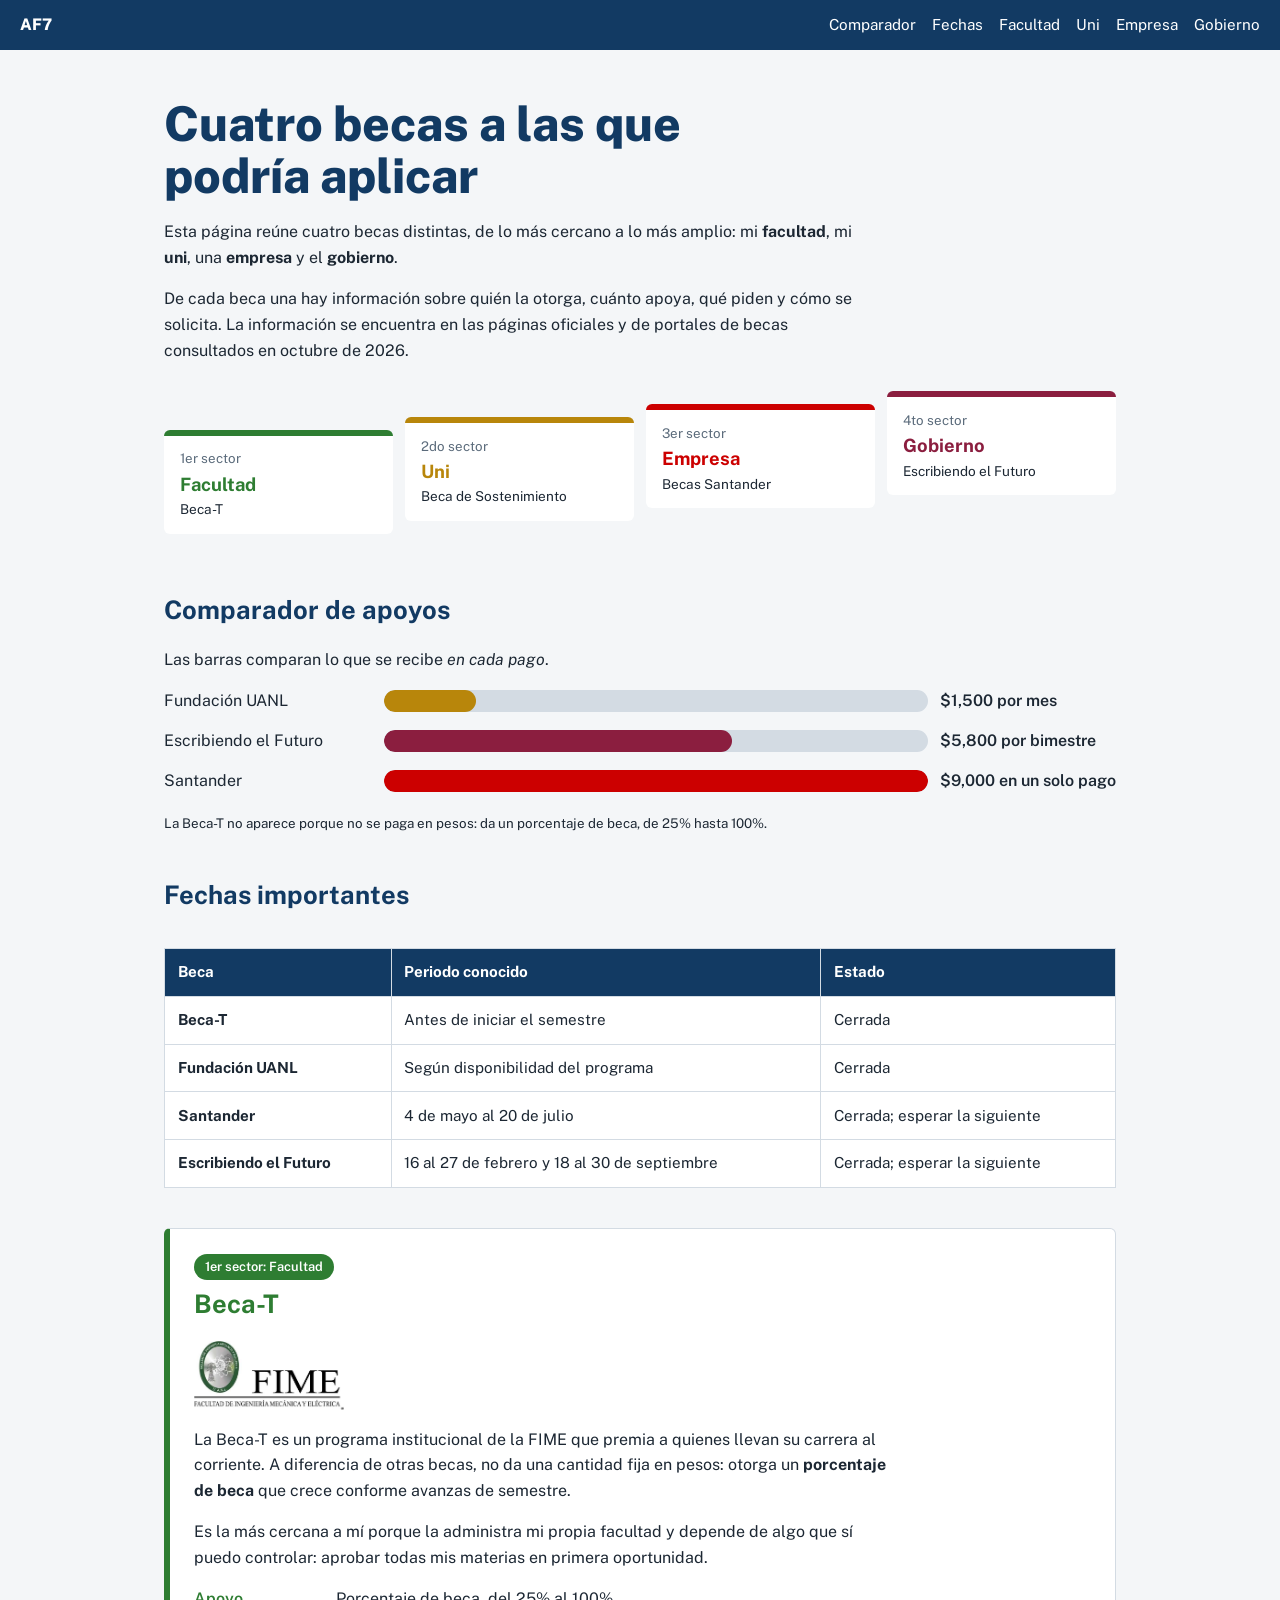
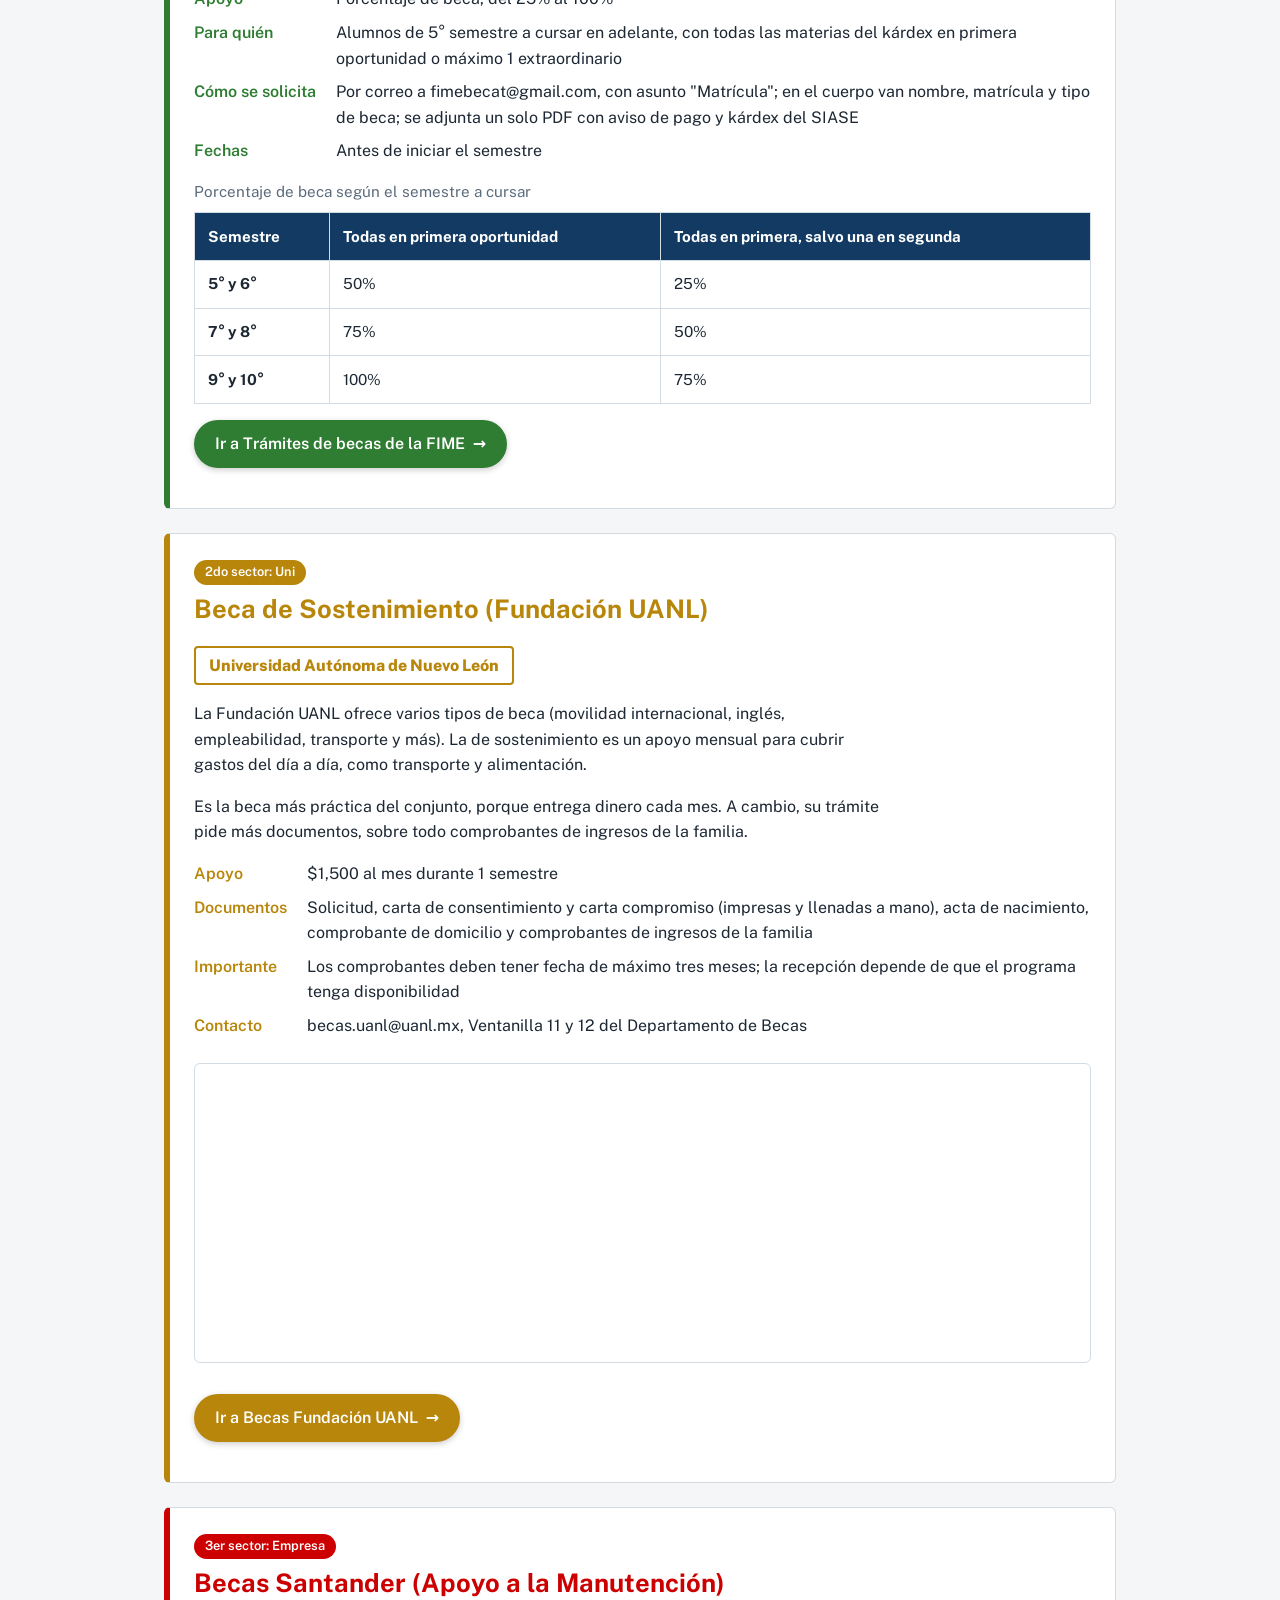
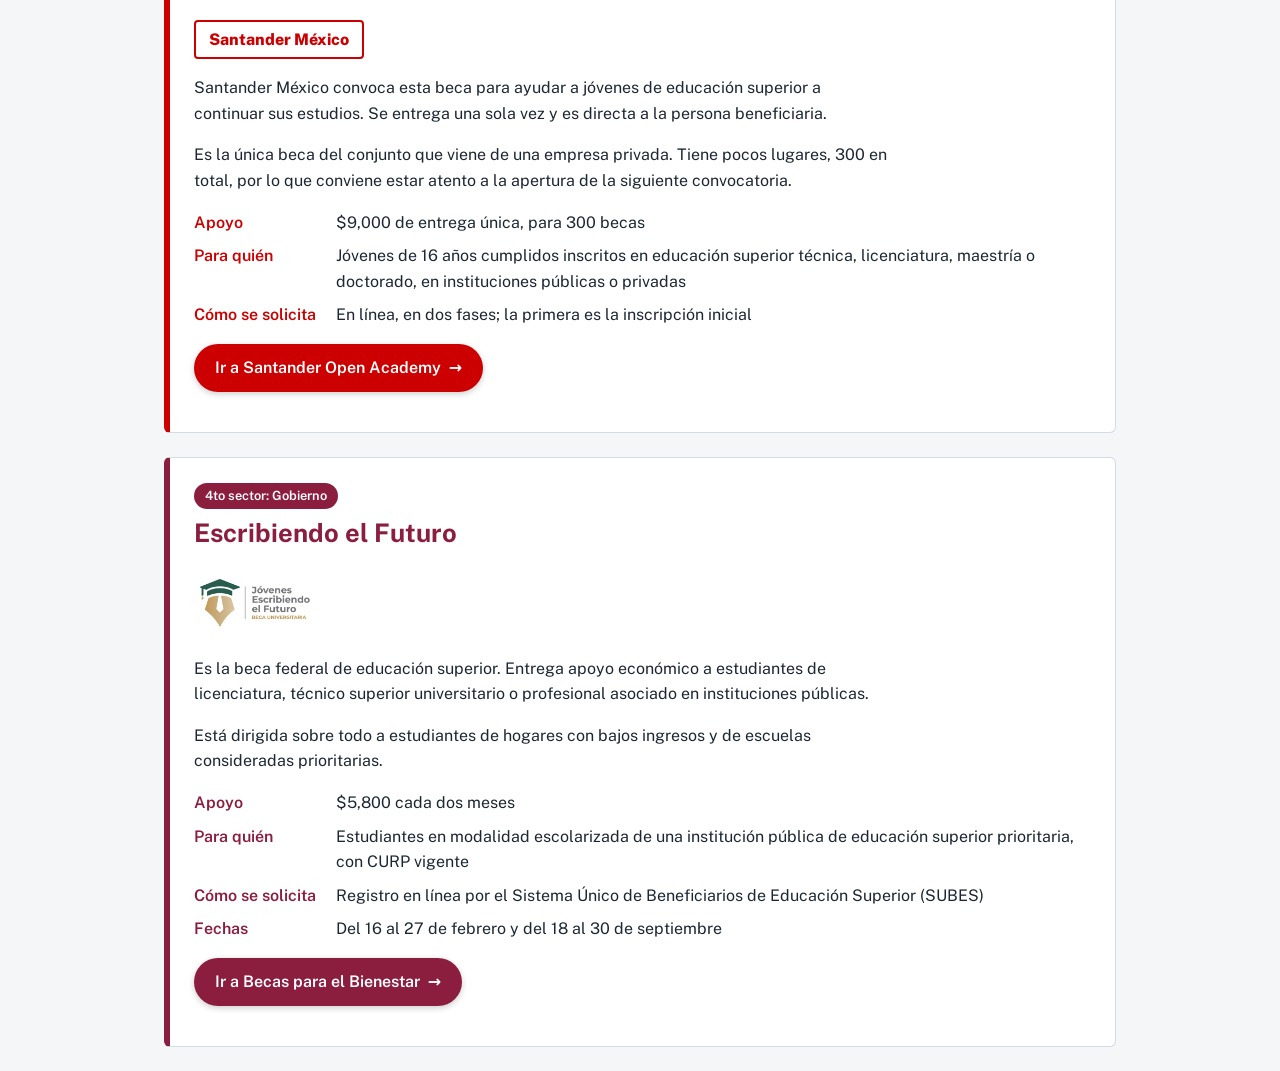
==== becas/index.html @ 1e6441ee "Pagina de becas" ====
<!DOCTYPE html>
<!-- <!DOCTYPE html> le dice al navegador que este archivo es HTML5 -->
<html lang="es">
<head>
  <meta charset="UTF-8"> <!-- Permite acentos y ñ -->
  <meta name="viewport" content="width=device-width, initial-scale=1"> <!-- Hace la página responsive -->
  <meta name="description" content="Cuatro becas a las que quiero aplicar: facultad, universidad, empresa y gobierno.">
  <title>Becas</title>
  <link rel="preconnect" href="https://fonts.googleapis.com">
  <link href="https://fonts.googleapis.com/css2?family=Public+Sans:wght@400;600;800&display=swap" rel="stylesheet">
  <link rel="stylesheet" href="css/estilos.css">
  <script src="js/main.js" defer></script>
</head>
<body>
  <header class="cabecera">
    <a class="logo" href="#inicio">AF7</a>
    <button id="btn-menu" aria-expanded="false" aria-controls="menu">Menú</button>
    <nav id="menu" aria-label="Principal">
      <ul>
        <li><a href="#comparador">Comparador</a></li>
        <li><a href="#calendario">Fechas</a></li>
        <li><a href="#beca-t">Facultad</a></li>
        <li><a href="#fundacion">Uni</a></li>
        <li><a href="#santander">Empresa</a></li>
        <li><a href="#gobierno">Gobierno</a></li>
      </ul>
    </nav>
  </header>

  <main id="inicio">
    <section class="hero">
      <h1>Cuatro becas a las que podría aplicar</h1>
      <p>Esta página reúne cuatro becas distintas, de lo más cercano a lo más amplio: mi <strong>facultad</strong>, mi <strong>uni</strong>, una <strong>empresa</strong> y el <strong>gobierno</strong>.</p>
      <p>De cada beca una hay información sobre quién la otorga, cuánto apoya, qué piden y cómo se solicita. La información se encuentra en las páginas oficiales y de portales de becas consultados en octubre de 2026.</p>
      <!-- ol: lista ordenada. Aquí funciona como una escalera de cuatro niveles -->
      <ol class="escalera">
        <li class="fime"><a href="#beca-t"><small>1er sector</small><strong>Facultad</strong><span>Beca-T</span></a></li>
        <li class="uanl"><a href="#fundacion"><small>2do sector</small><strong>Uni</strong><span>Beca de Sostenimiento</span></a></li>
        <li class="san"><a href="#santander"><small>3er sector</small><strong>Empresa</strong><span>Becas Santander</span></a></li>
        <li class="gob"><a href="#gobierno"><small>4to sector</small><strong>Gobierno</strong><span>Escribiendo el Futuro</span></a></li>
      </ol>
    </section>

    <section id="comparador">
      <h2>Comparador de apoyos</h2>
      <p>Las barras comparan lo que se recibe <em>en cada pago</em>.</p>
      <ul class="barras">
        <li class="uanl"><span class="et">Fundación UANL</span><span class="barra"><i style="width:17%"></i></span><span class="val">$1,500 por mes</span></li>
        <li class="gob"><span class="et">Escribiendo el Futuro</span><span class="barra"><i style="width:64%"></i></span><span class="val">$5,800 por bimestre</span></li>
        <li class="san"><span class="et">Santander</span><span class="barra"><i style="width:100%"></i></span><span class="val">$9,000 en un solo pago</span></li>
      </ul>
      <p><small>La Beca-T no aparece porque no se paga en pesos: da un porcentaje de beca, de 25% hasta 100%.</small></p>
    </section>

    <section id="calendario">
      <h2>Fechas importantes</h2>
      <div class="tabla-scroll">
        <table>
          <thead><tr><th scope="col">Beca</th><th scope="col">Periodo conocido</th><th scope="col">Estado</th></tr></thead>
          <tbody>
            <tr><th scope="row">Beca-T</th><td>Antes de iniciar el semestre</td><td>Cerrada</td></tr>
            <tr><th scope="row">Fundación UANL</th><td>Según disponibilidad del programa</td><td>Cerrada</td></tr>
            <tr><th scope="row">Santander</th><td><time datetime="2026-05-04">4 de mayo</time> al <time datetime="2026-07-20">20 de julio</time></td><td>Cerrada; esperar la siguiente</td></tr>
            <tr><th scope="row">Escribiendo el Futuro</th><td>16 al 27 de febrero y 18 al 30 de septiembre</td><td>Cerrada; esperar la siguiente</td></tr>
          </tbody>
        </table>
      </div>
    </section>

    <section id="becas">
      <article id="beca-t" class="fime">
        <p class="nivel">1er sector: Facultad</p>
        <h2>Beca-T</h2>
        <!-- figure + img + figcaption: imagen con pie de foto -->
        <figure>
          <img class="logo-emp" src="img/beca-t.png" alt="Logo de Facultad de Ingeniería Mecánica y Eléctrica, UANL" height="70" loading="lazy">
        </figure>
        <p>La Beca-T es un programa institucional de la FIME que premia a quienes llevan su carrera al corriente. A diferencia de otras becas, no da una cantidad fija en pesos: otorga un <strong>porcentaje de beca</strong> que crece conforme avanzas de semestre.</p>
        <p>Es la más cercana a mí porque la administra mi propia facultad y depende de algo que sí puedo controlar: aprobar todas mis materias en primera oportunidad.</p>
        <!-- dl / dt / dd: lista de datos con su descripción -->
        <dl>
          <dt>Apoyo</dt><dd>Porcentaje de beca, del 25% al 100%</dd>
          <dt>Para quién</dt><dd>Alumnos de 5° semestre a cursar en adelante, con todas las materias del kárdex en primera oportunidad o máximo 1 extraordinario</dd>
          <dt>Cómo se solicita</dt><dd>Por correo a fimebecat@gmail.com, con asunto "Matrícula"; en el cuerpo van nombre, matrícula y tipo de beca; se adjunta un solo PDF con aviso de pago y kárdex del SIASE</dd>
          <dt>Fechas</dt><dd>Antes de iniciar el semestre</dd>
        </dl>
        <!-- table: tabla de datos. caption: título. thead/tbody: encabezado y cuerpo -->
        <table>
          <caption>Porcentaje de beca según el semestre a cursar</caption>
          <thead><tr><th scope="col">Semestre</th><th scope="col">Todas en primera oportunidad</th><th scope="col">Todas en primera, salvo una en segunda</th></tr></thead>
          <tbody>
            <tr><th scope="row">5° y 6°</th><td>50%</td><td>25%</td></tr>
            <tr><th scope="row">7° y 8°</th><td>75%</td><td>50%</td></tr>
            <tr><th scope="row">9° y 10°</th><td>100%</td><td>75%</td></tr>
          </tbody>
        </table>
        <p><a class="boton" href="https://www.fime.uanl.mx/tramites/becas/" target="_blank" rel="noopener">Ir a Trámites de becas de la FIME</a></p>
      </article>
      <article id="fundacion" class="uanl">
        <p class="nivel">2do sector: Uni</p>
        <h2>Beca de Sostenimiento (Fundación UANL)</h2>
        <!-- figure + img + figcaption: imagen con pie de foto -->
        <figure>
          <img class="logo-emp" src="https://www.uanl.mx/wp-content/uploads/2020/08/Escudo-UANL-color.png" alt="Logo de Universidad Autónoma de Nuevo León" height="70" loading="lazy">
        </figure>
        <p>La Fundación UANL ofrece varios tipos de beca (movilidad internacional, inglés, empleabilidad, transporte y más). La de sostenimiento es un apoyo mensual para cubrir gastos del día a día, como transporte y alimentación.</p>
        <p>Es la beca más práctica del conjunto, porque entrega dinero cada mes. A cambio, su trámite pide más documentos, sobre todo comprobantes de ingresos de la familia.</p>
        <!-- dl / dt / dd: lista de datos con su descripción -->
        <dl>
          <dt>Apoyo</dt><dd>$1,500 al mes durante 1 semestre</dd>
          <dt>Documentos</dt><dd>Solicitud, carta de consentimiento y carta compromiso (impresas y llenadas a mano), acta de nacimiento, comprobante de domicilio y comprobantes de ingresos de la familia</dd>
          <dt>Importante</dt><dd>Los comprobantes deben tener fecha de máximo tres meses; la recepción depende de que el programa tenga disponibilidad</dd>
          <dt>Contacto</dt><dd>becas.uanl@uanl.mx, Ventanilla 11 y 12 del Departamento de Becas</dd>
        </dl>
        <!-- iframe: incrusta el mapa de Google Maps -->
        <iframe class="mapa" src="https://maps.google.com/maps?hl=es&output=embed&q=Departamento%20de%20Becas%20UANL%20Capilla%20Alfonsina%20Ciudad%20Universitaria%20San%20Nicol%C3%A1s%20de%20los%20Garza" title="Mapa del Departamento de Becas" loading="lazy"></iframe>
        <p><a class="boton" href="https://www.uanl.mx/tramites/becas-fundacion-uanl/" target="_blank" rel="noopener">Ir a Becas Fundación UANL</a></p>
      </article>
      <article id="santander" class="san">
        <p class="nivel">3er sector: Empresa</p>
        <h2>Becas Santander (Apoyo a la Manutención)</h2>
        <!-- figure + img + figcaption: imagen con pie de foto -->
        <figure>
          <img class="logo-emp" src="https://commons.wikimedia.org/wiki/Special:FilePath/Banco_Santander_Logotipo.svg?width=300" alt="Logo de Santander México" height="70" loading="lazy">
        </figure>
        <p>Santander México convoca esta beca para ayudar a jóvenes de educación superior a continuar sus estudios. Se entrega una sola vez y es directa a la persona beneficiaria.</p>
        <p>Es la única beca del conjunto que viene de una empresa privada. Tiene pocos lugares, 300 en total, por lo que conviene estar atento a la apertura de la siguiente convocatoria.</p>
        <!-- dl / dt / dd: lista de datos con su descripción -->
        <dl>
          <dt>Apoyo</dt><dd>$9,000 de entrega única, para 300 becas</dd>
          <dt>Para quién</dt><dd>Jóvenes de 16 años cumplidos inscritos en educación superior técnica, licenciatura, maestría o doctorado, en instituciones públicas o privadas</dd>
          <dt>Cómo se solicita</dt><dd>En línea, en dos fases; la primera es la inscripción inicial</dd>
        </dl>
        <p><a class="boton" href="https://app.santanderopenacademy.com" target="_blank" rel="noopener">Ir a Santander Open Academy</a></p>
      </article>
      <article id="gobierno" class="gob">
        <p class="nivel">4to sector: Gobierno</p>
        <h2>Escribiendo el Futuro</h2>
        <!-- figure + img + figcaption: imagen con pie de foto -->
        <figure>
          <img class="logo-emp" src="img/gobierno.png" alt="Logo de Gobierno de México (Becas para el Bienestar)" height="70" loading="lazy">
        </figure>
        <p>Es la beca federal de educación superior. Entrega apoyo económico a estudiantes de licenciatura, técnico superior universitario o profesional asociado en instituciones públicas.</p>
        <p>Está dirigida sobre todo a estudiantes de hogares con bajos ingresos y de escuelas consideradas prioritarias.</p>
        <!-- dl / dt / dd: lista de datos con su descripción -->
        <dl>
          <dt>Apoyo</dt><dd>$5,800 cada dos meses</dd>
          <dt>Para quién</dt><dd>Estudiantes en modalidad escolarizada de una institución pública de educación superior prioritaria, con CURP vigente</dd>
          <dt>Cómo se solicita</dt><dd>Registro en línea por el Sistema Único de Beneficiarios de Educación Superior (SUBES)</dd>
          <dt>Fechas</dt><dd>Del 16 al 27 de febrero y del 18 al 30 de septiembre</dd>
        </dl>
        <p><a class="boton" href="https://www.gob.mx/becasbenitojuarez/es/articulos/conoce-todo-sobre-la-beca-jovenes-escribiendo-el-futuro" target="_blank" rel="noopener">Ir a Becas para el Bienestar</a></p>
      </article>
    </section>
  </main>
</body>
</html>
---- becas/css/estilos.css ----
/* Variables: colores y medidas de toda la página */
:root{--azul:#123A63;--azul2:#1F6FB2;--gris:#5B6B7B;--fondo:#F4F6F8;--borde:#D3DBE3;--marca:#FFE9A8;--blanco:#fff;--ac:var(--azul2)}
.fime{--ac:#2E7D32}.uanl{--ac:#B8860B}.san{--ac:#CC0000}.gob{--ac:#8B1E3F}
*{box-sizing:border-box}
html{scroll-behavior:smooth;scroll-padding-top:70px}
body{margin:0;font:400 1rem/1.6 "Public Sans",system-ui,sans-serif;color:#1c2733;background:var(--fondo)}
a{color:var(--azul2)}
a:focus-visible,button:focus-visible{outline:3px solid var(--azul2);outline-offset:2px}
.cabecera{position:sticky;top:0;z-index:5;display:flex;flex-wrap:wrap;align-items:center;justify-content:space-between;gap:.5rem;padding:.75rem 1.25rem;background:var(--azul);color:var(--blanco)}
.logo{font-weight:800;color:var(--blanco);text-decoration:none}
nav ul{display:flex;flex-wrap:wrap;gap:1rem;margin:0;padding:0;list-style:none}
nav a{color:var(--blanco);text-decoration:none;font-size:.95rem}
nav a:hover{text-decoration:underline}
#btn-menu{display:none;background:none;border:1px solid var(--blanco);color:var(--blanco);padding:.35rem .8rem;border-radius:4px;font:inherit}
main,.nota,footer{max-width:62rem;margin:0 auto;padding:0 1.25rem}
.hero{padding:3rem 0 1rem}
h1{font-size:clamp(1.9rem,5vw,3rem);line-height:1.1;font-weight:800;color:var(--azul);margin:0 0 1rem;max-width:20ch}
h2{font-size:1.6rem;color:var(--azul);margin:2.5rem 0 1rem}
p{max-width:70ch}
mark{background:var(--marca);padding:0 .25em}
/* Escalera de niveles */
.escalera{list-style:none;display:grid;grid-template-columns:repeat(4,1fr);gap:.75rem;margin:1.75rem 0 0;padding:0;align-items:end}
.escalera li{border-top:6px solid var(--ac);background:var(--blanco);border-radius:6px}
.escalera li:nth-child(1){padding-top:0}.escalera li:nth-child(2){margin-bottom:.8rem}.escalera li:nth-child(3){margin-bottom:1.6rem}.escalera li:nth-child(4){margin-bottom:2.4rem}
.escalera a{display:flex;flex-direction:column;padding:.8rem 1rem;color:inherit;text-decoration:none}
.escalera small{color:var(--gris)}.escalera strong{color:var(--ac);font-size:1.15rem}.escalera span{font-size:.85rem}
/* Comparador */
.barras{list-style:none;margin:0;padding:0;display:grid;gap:.9rem}
.barras li{display:grid;grid-template-columns:13rem 1fr 11rem;gap:.75rem;align-items:center}
.barra{background:var(--borde);border-radius:99px;height:22px;overflow:hidden}
.barra i{display:block;height:100%;background:var(--ac);border-radius:99px}
.val{font-weight:600}
/* Tablas */
.tabla-scroll{overflow-x:auto}
table{width:100%;border-collapse:collapse;background:var(--blanco);font-size:.95rem;margin:1rem 0}
caption{text-align:left;color:var(--gris);padding-bottom:.5rem}
th,td{padding:.7rem .8rem;border:1px solid var(--borde);text-align:left;vertical-align:top}
thead th{background:var(--azul);color:var(--blanco)}
/* Cada beca */
article{background:var(--blanco);border:1px solid var(--borde);border-left:6px solid var(--ac);border-radius:6px;padding:1.5rem;margin:1.5rem 0}
article h2{margin:.25rem 0 1rem;color:var(--ac)}
.nivel{display:inline-block;margin:0;background:var(--ac);color:var(--blanco);font-size:.8rem;font-weight:600;padding:.15rem .7rem;border-radius:99px}
figure{margin:0 0 1rem}
.logo-emp{display:block;max-width:220px;height:70px;object-fit:contain;object-position:left}
.logo-nombre{display:inline-block;font-weight:800;color:var(--ac);border:2px solid var(--ac);padding:.3rem .8rem;border-radius:4px}
figcaption{font-size:.85rem;color:var(--gris)}
dl{display:grid;grid-template-columns:max-content 1fr;gap:.5rem 1.25rem}
dt{font-weight:600;color:var(--ac)}
dd{margin:0}
.mapa{width:100%;height:300px;border:1px solid var(--borde);border-radius:6px;margin:.5rem 0}
.nota{margin-top:2rem;color:var(--gris)}
footer{padding-bottom:2rem;color:var(--gris)}
@media (max-width:700px){
  #btn-menu{display:block}
  nav{width:100%}
  nav ul{display:none;flex-direction:column;gap:.5rem;padding-top:.5rem}
  nav ul.abierto{display:flex}
  .escalera{grid-template-columns:1fr 1fr}
  .escalera li{margin-bottom:0!important}
  .barras li{grid-template-columns:1fr}
  dl{grid-template-columns:1fr}
  dt{margin-top:.5rem}
}

/* Botón de enlace: reemplaza el enlace azul simple */
.boton{display:inline-flex;align-items:center;gap:.5rem;background:var(--ac,var(--azul));color:var(--blanco);text-decoration:none;font-weight:600;padding:.7rem 1.3rem;border-radius:99px;box-shadow:0 2px 6px rgba(0,0,0,.2);transition:transform .15s,box-shadow .15s,filter .15s}
.boton::after{content:"\2192";transition:transform .15s}
.boton:hover{transform:translateY(-2px);box-shadow:0 6px 14px rgba(0,0,0,.25);filter:brightness(1.1)}
.boton:hover::after{transform:translateX(4px)}
.boton:active{transform:translateY(0)}
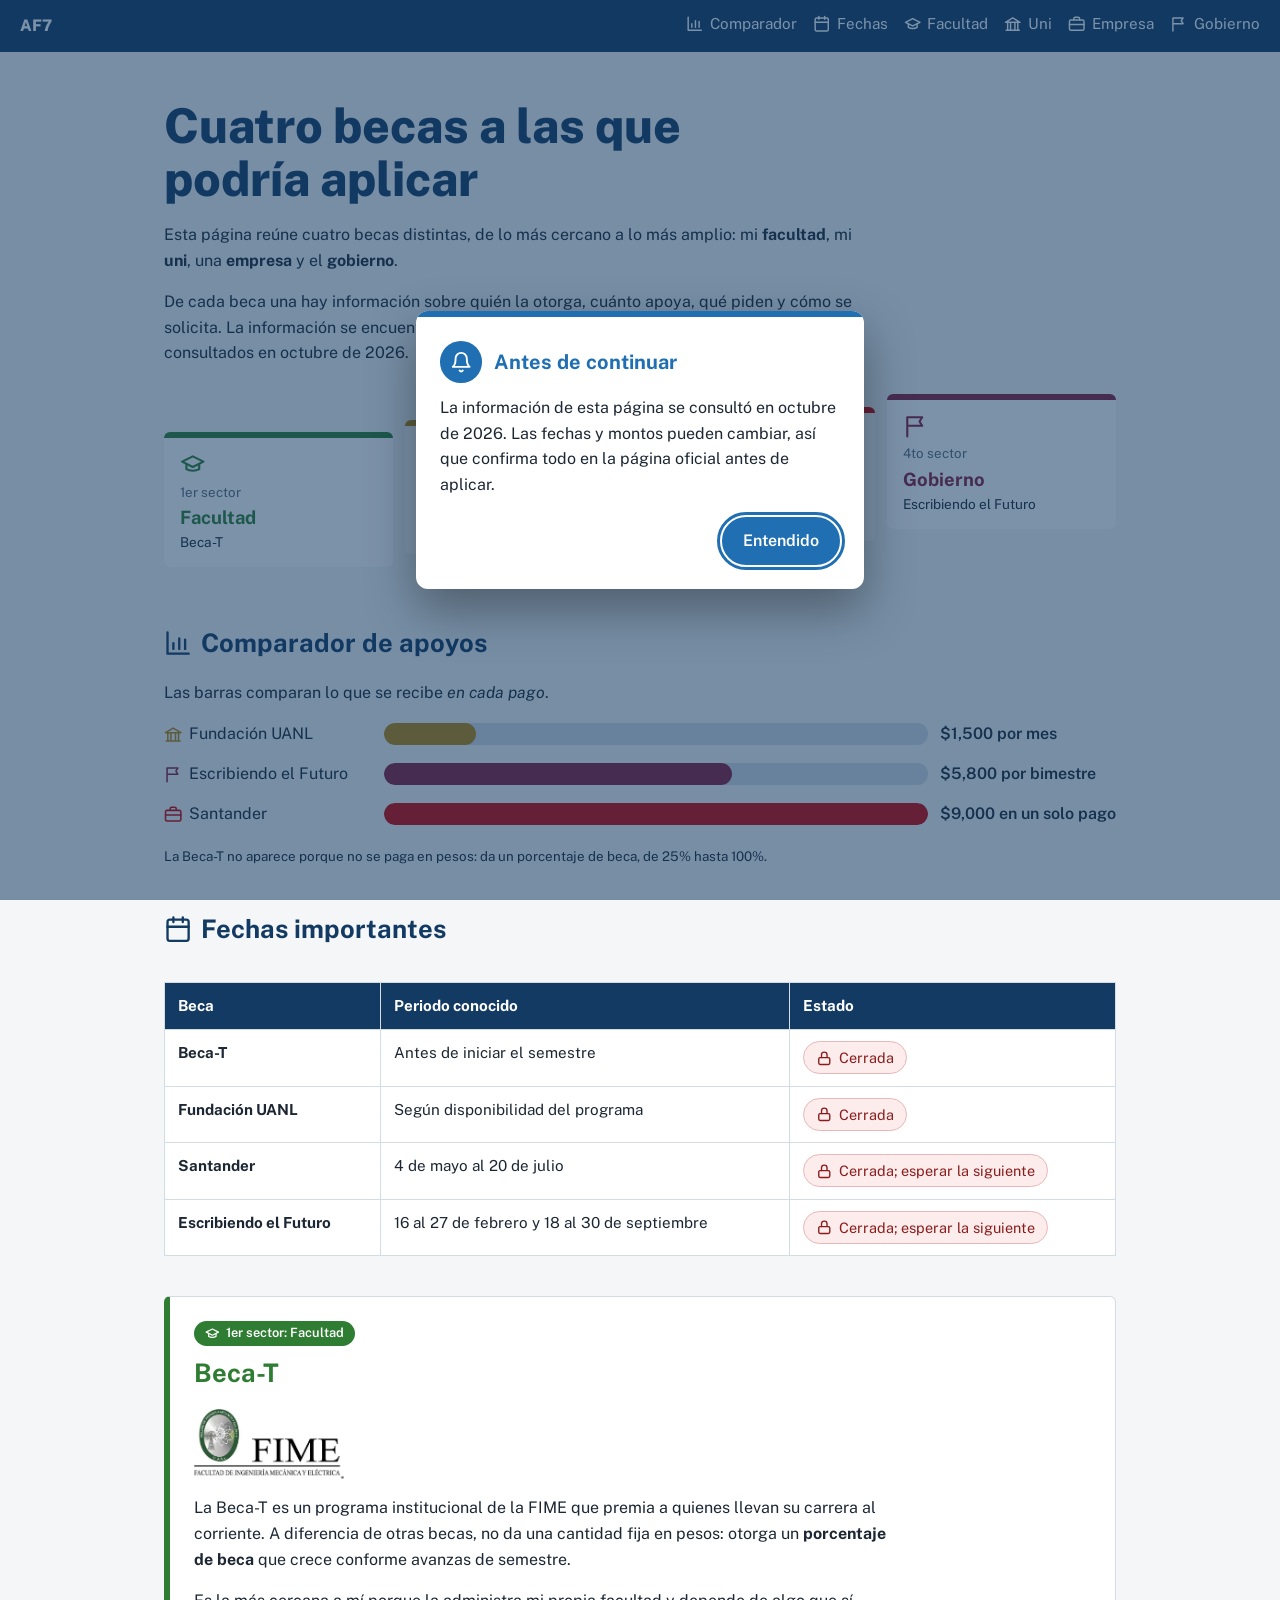
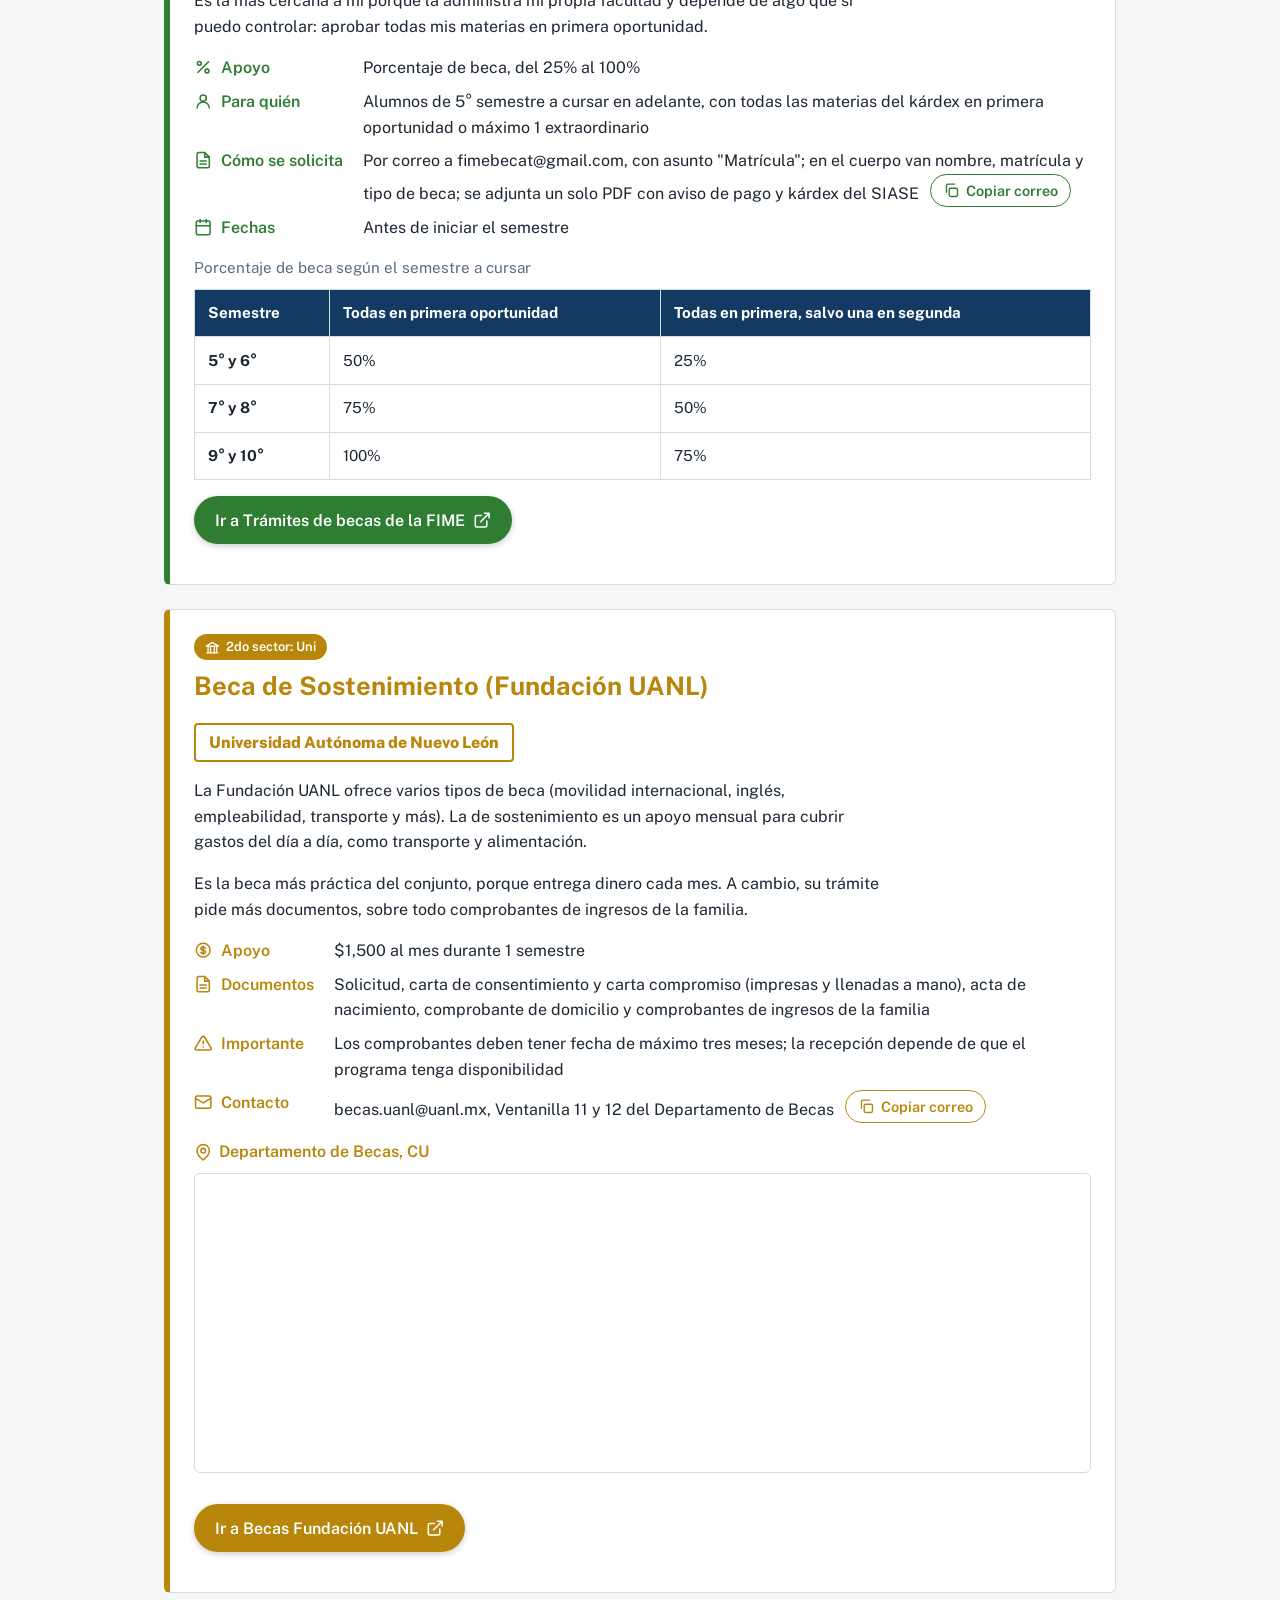
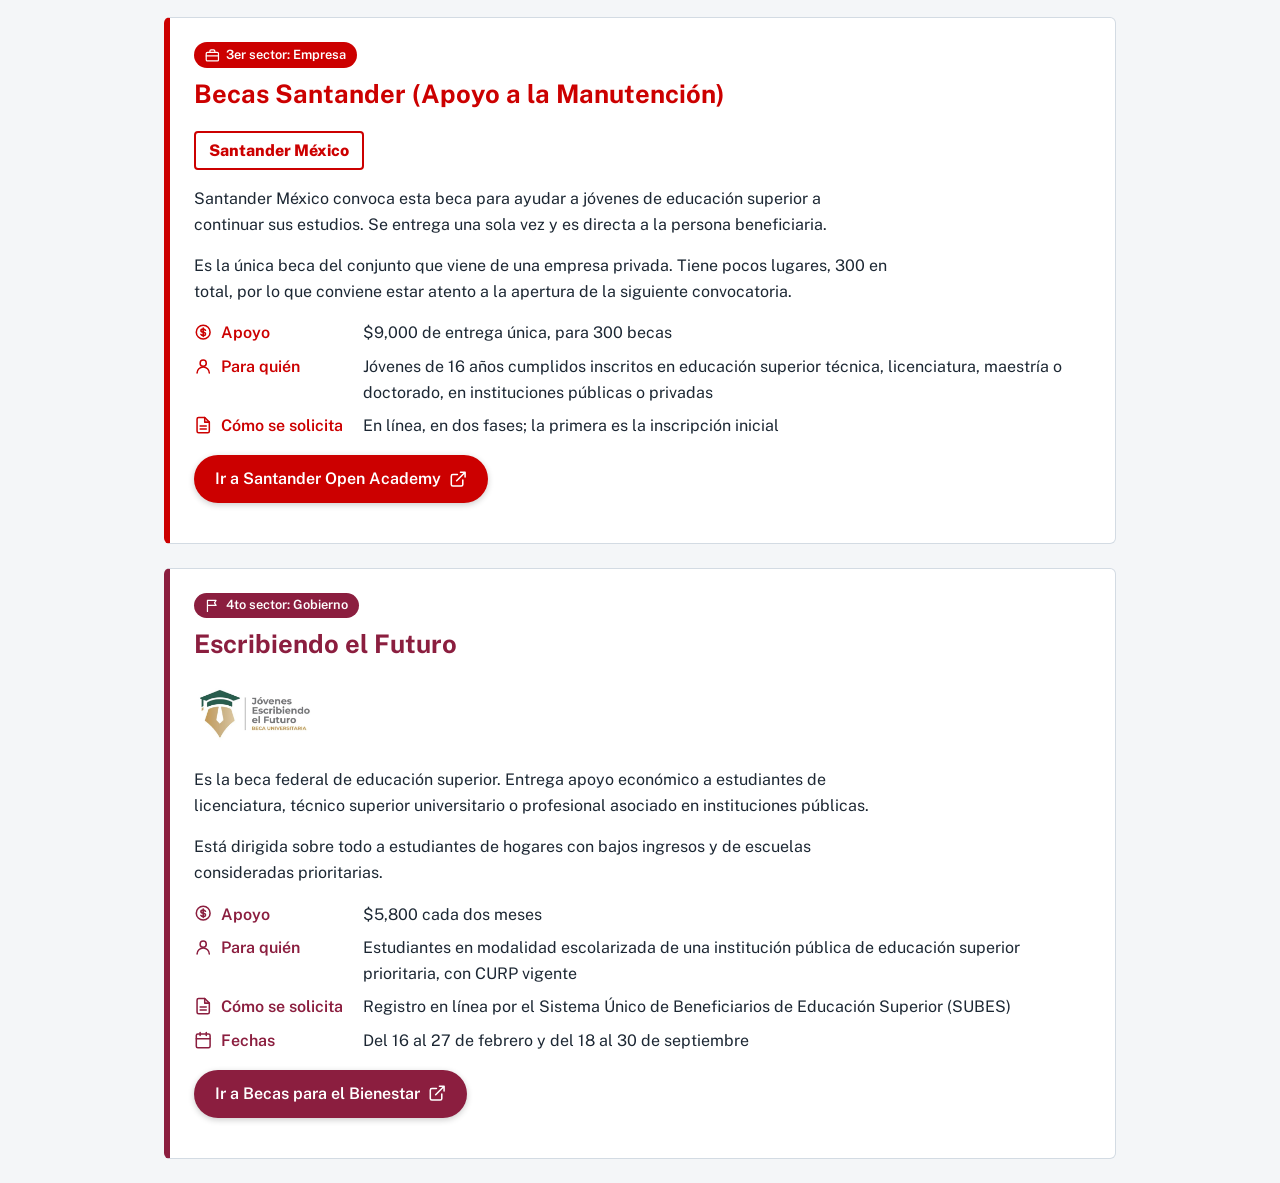
==== commit e89a8bfe: "Agregué alertas e iconos a la página de becas" ====
--- a/becas/index.html
+++ b/becas/index.html
@@ -12,17 +12,41 @@
   <script src="js/main.js" defer></script>
 </head>
 <body>
+  <!-- Iconos: cada <symbol> se dibuja una vez y se reutiliza con <svg><use href="#i-nombre"/></svg> -->
+  <svg class="sprite" aria-hidden="true" focusable="false">
+    <symbol id="i-menu" viewBox="0 0 24 24"><path d="M4 6h16M4 12h16M4 18h16"/></symbol>
+    <symbol id="i-chart" viewBox="0 0 24 24"><path d="M3 3v18h18"/><path d="M8 17v-5M13 17V8M18 17v-8"/></symbol>
+    <symbol id="i-calendar" viewBox="0 0 24 24"><rect x="3" y="4" width="18" height="18" rx="2"/><path d="M16 2v4M8 2v4M3 10h18"/></symbol>
+    <symbol id="i-grad" viewBox="0 0 24 24"><path d="M22 10 12 5 2 10l10 5 10-5z"/><path d="M6 12v5c3 2 9 2 12 0v-5"/></symbol>
+    <symbol id="i-uni" viewBox="0 0 24 24"><path d="M3 21h18M5 21V10M9 21V10M15 21V10M19 21V10M2 10l10-6 10 6z"/></symbol>
+    <symbol id="i-work" viewBox="0 0 24 24"><rect x="2" y="7" width="20" height="14" rx="2"/><path d="M16 7V5a2 2 0 0 0-2-2h-4a2 2 0 0 0-2 2v2M2 13h20"/></symbol>
+    <symbol id="i-flag" viewBox="0 0 24 24"><path d="M4 22V4M4 4h14l-2.5 4L18 12H4"/></symbol>
+    <symbol id="i-coin" viewBox="0 0 24 24"><circle cx="12" cy="12" r="9"/><path d="M12 6.5v11M15 9.5c-.6-1-1.8-1.5-3-1.5-1.7 0-3 .9-3 2.1s1.3 1.8 3 2 3 .8 3 2.1-1.3 2.1-3 2.1c-1.2 0-2.4-.5-3-1.5"/></symbol>
+    <symbol id="i-user" viewBox="0 0 24 24"><circle cx="12" cy="8" r="4"/><path d="M4 21c0-4.4 3.6-8 8-8s8 3.6 8 8"/></symbol>
+    <symbol id="i-file" viewBox="0 0 24 24"><path d="M14 2H6a2 2 0 0 0-2 2v16a2 2 0 0 0 2 2h12a2 2 0 0 0 2-2V8z"/><path d="M14 2v6h6M8 13h8M8 17h8"/></symbol>
+    <symbol id="i-mail" viewBox="0 0 24 24"><rect x="2" y="4" width="20" height="16" rx="2"/><path d="m2 7 10 6 10-6"/></symbol>
+    <symbol id="i-clock" viewBox="0 0 24 24"><circle cx="12" cy="12" r="9"/><path d="M12 7v5l3 2"/></symbol>
+    <symbol id="i-info" viewBox="0 0 24 24"><circle cx="12" cy="12" r="9"/><path d="M12 11v5M12 8h.01"/></symbol>
+    <symbol id="i-alert" viewBox="0 0 24 24"><path d="M10.3 3.9 1.8 18a2 2 0 0 0 1.7 3h17a2 2 0 0 0 1.7-3L13.7 3.9a2 2 0 0 0-3.4 0z"/><path d="M12 9v4M12 17h.01"/></symbol>
+    <symbol id="i-check" viewBox="0 0 24 24"><path d="M20 6 9 17l-5-5"/></symbol>
+    <symbol id="i-lock" viewBox="0 0 24 24"><rect x="4" y="11" width="16" height="10" rx="2"/><path d="M8 11V7a4 4 0 0 1 8 0v4"/></symbol>
+    <symbol id="i-pin" viewBox="0 0 24 24"><path d="M20 10c0 6-8 12-8 12S4 16 4 10a8 8 0 0 1 16 0z"/><circle cx="12" cy="10" r="3"/></symbol>
+    <symbol id="i-copy" viewBox="0 0 24 24"><rect x="9" y="9" width="12" height="12" rx="2"/><path d="M5 15V5a2 2 0 0 1 2-2h10"/></symbol>
+    <symbol id="i-external" viewBox="0 0 24 24"><path d="M15 3h6v6M10 14 21 3M18 13v6a2 2 0 0 1-2 2H5a2 2 0 0 1-2-2V8a2 2 0 0 1 2-2h6"/></symbol>
+    <symbol id="i-percent" viewBox="0 0 24 24"><path d="M19 5 5 19"/><circle cx="7" cy="7" r="2.5"/><circle cx="17" cy="17" r="2.5"/></symbol>
+    <symbol id="i-bell" viewBox="0 0 24 24"><path d="M18 8a6 6 0 0 0-12 0c0 7-3 9-3 9h18s-3-2-3-9M13.7 21a2 2 0 0 1-3.4 0"/></symbol>
+  </svg>
   <header class="cabecera">
     <a class="logo" href="#inicio">AF7</a>
-    <button id="btn-menu" aria-expanded="false" aria-controls="menu">Menú</button>
+    <button id="btn-menu" aria-expanded="false" aria-controls="menu"><svg class="ico" aria-hidden="true"><use href="#i-menu"/></svg> Menú</button>
     <nav id="menu" aria-label="Principal">
       <ul>
-        <li><a href="#comparador">Comparador</a></li>
-        <li><a href="#calendario">Fechas</a></li>
-        <li><a href="#beca-t">Facultad</a></li>
-        <li><a href="#fundacion">Uni</a></li>
-        <li><a href="#santander">Empresa</a></li>
-        <li><a href="#gobierno">Gobierno</a></li>
+        <li><a href="#comparador"><svg class="ico" aria-hidden="true"><use href="#i-chart"/></svg> Comparador</a></li>
+        <li><a href="#calendario"><svg class="ico" aria-hidden="true"><use href="#i-calendar"/></svg> Fechas</a></li>
+        <li><a href="#beca-t"><svg class="ico" aria-hidden="true"><use href="#i-grad"/></svg> Facultad</a></li>
+        <li><a href="#fundacion"><svg class="ico" aria-hidden="true"><use href="#i-uni"/></svg> Uni</a></li>
+        <li><a href="#santander"><svg class="ico" aria-hidden="true"><use href="#i-work"/></svg> Empresa</a></li>
+        <li><a href="#gobierno"><svg class="ico" aria-hidden="true"><use href="#i-flag"/></svg> Gobierno</a></li>
       </ul>
     </nav>
   </header>
@@ -34,34 +58,34 @@
       <p>De cada beca una hay información sobre quién la otorga, cuánto apoya, qué piden y cómo se solicita. La información se encuentra en las páginas oficiales y de portales de becas consultados en octubre de 2026.</p>
       <!-- ol: lista ordenada. Aquí funciona como una escalera de cuatro niveles -->
       <ol class="escalera">
-        <li class="fime"><a href="#beca-t"><small>1er sector</small><strong>Facultad</strong><span>Beca-T</span></a></li>
-        <li class="uanl"><a href="#fundacion"><small>2do sector</small><strong>Uni</strong><span>Beca de Sostenimiento</span></a></li>
-        <li class="san"><a href="#santander"><small>3er sector</small><strong>Empresa</strong><span>Becas Santander</span></a></li>
-        <li class="gob"><a href="#gobierno"><small>4to sector</small><strong>Gobierno</strong><span>Escribiendo el Futuro</span></a></li>
+        <li class="fime"><a href="#beca-t"><svg class="ico" aria-hidden="true"><use href="#i-grad"/></svg><small>1er sector</small><strong>Facultad</strong><span>Beca-T</span></a></li>
+        <li class="uanl"><a href="#fundacion"><svg class="ico" aria-hidden="true"><use href="#i-uni"/></svg><small>2do sector</small><strong>Uni</strong><span>Beca de Sostenimiento</span></a></li>
+        <li class="san"><a href="#santander"><svg class="ico" aria-hidden="true"><use href="#i-work"/></svg><small>3er sector</small><strong>Empresa</strong><span>Becas Santander</span></a></li>
+        <li class="gob"><a href="#gobierno"><svg class="ico" aria-hidden="true"><use href="#i-flag"/></svg><small>4to sector</small><strong>Gobierno</strong><span>Escribiendo el Futuro</span></a></li>
       </ol>
     </section>
 
     <section id="comparador">
-      <h2>Comparador de apoyos</h2>
+      <h2><svg class="ico" aria-hidden="true"><use href="#i-chart"/></svg> Comparador de apoyos</h2>
       <p>Las barras comparan lo que se recibe <em>en cada pago</em>.</p>
       <ul class="barras">
-        <li class="uanl"><span class="et">Fundación UANL</span><span class="barra"><i style="width:17%"></i></span><span class="val">$1,500 por mes</span></li>
-        <li class="gob"><span class="et">Escribiendo el Futuro</span><span class="barra"><i style="width:64%"></i></span><span class="val">$5,800 por bimestre</span></li>
-        <li class="san"><span class="et">Santander</span><span class="barra"><i style="width:100%"></i></span><span class="val">$9,000 en un solo pago</span></li>
+        <li class="uanl"><span class="et"><svg class="ico" aria-hidden="true"><use href="#i-uni"/></svg> Fundación UANL</span><span class="barra"><i style="width:17%"></i></span><span class="val">$1,500 por mes</span></li>
+        <li class="gob"><span class="et"><svg class="ico" aria-hidden="true"><use href="#i-flag"/></svg> Escribiendo el Futuro</span><span class="barra"><i style="width:64%"></i></span><span class="val">$5,800 por bimestre</span></li>
+        <li class="san"><span class="et"><svg class="ico" aria-hidden="true"><use href="#i-work"/></svg> Santander</span><span class="barra"><i style="width:100%"></i></span><span class="val">$9,000 en un solo pago</span></li>
       </ul>
       <p><small>La Beca-T no aparece porque no se paga en pesos: da un porcentaje de beca, de 25% hasta 100%.</small></p>
     </section>
 
     <section id="calendario">
-      <h2>Fechas importantes</h2>
+      <h2><svg class="ico" aria-hidden="true"><use href="#i-calendar"/></svg> Fechas importantes</h2>
       <div class="tabla-scroll">
         <table>
           <thead><tr><th scope="col">Beca</th><th scope="col">Periodo conocido</th><th scope="col">Estado</th></tr></thead>
           <tbody>
-            <tr><th scope="row">Beca-T</th><td>Antes de iniciar el semestre</td><td>Cerrada</td></tr>
-            <tr><th scope="row">Fundación UANL</th><td>Según disponibilidad del programa</td><td>Cerrada</td></tr>
-            <tr><th scope="row">Santander</th><td><time datetime="2026-05-04">4 de mayo</time> al <time datetime="2026-07-20">20 de julio</time></td><td>Cerrada; esperar la siguiente</td></tr>
-            <tr><th scope="row">Escribiendo el Futuro</th><td>16 al 27 de febrero y 18 al 30 de septiembre</td><td>Cerrada; esperar la siguiente</td></tr>
+            <tr><th scope="row">Beca-T</th><td>Antes de iniciar el semestre</td><td><button type="button" class="estado" data-beca="Beca-T" data-msg="Esta beca se solicita antes de iniciar el semestre. Por ahora está cerrada: revisa Trámites de becas de la FIME para saber cuándo abre de nuevo."><svg class="ico" aria-hidden="true"><use href="#i-lock"/></svg> Cerrada</button></td></tr>
+            <tr><th scope="row">Fundación UANL</th><td>Según disponibilidad del programa</td><td><button type="button" class="estado" data-beca="Fundación UANL" data-msg="La recepción depende de que el programa tenga disponibilidad. Escribe a becas.uanl@uanl.mx o pasa a las ventanillas 11 y 12 del Departamento de Becas para preguntar."><svg class="ico" aria-hidden="true"><use href="#i-lock"/></svg> Cerrada</button></td></tr>
+            <tr><th scope="row">Santander</th><td><time datetime="2026-05-04">4 de mayo</time> al <time datetime="2026-07-20">20 de julio</time></td><td><button type="button" class="estado" data-beca="Santander" data-msg="La última convocatoria que consulté fue del 4 de mayo al 20 de julio. Con solo 300 lugares, conviene estar atento a que abran la siguiente."><svg class="ico" aria-hidden="true"><use href="#i-lock"/></svg> Cerrada; esperar la siguiente</button></td></tr>
+            <tr><th scope="row">Escribiendo el Futuro</th><td>16 al 27 de febrero y 18 al 30 de septiembre</td><td><button type="button" class="estado" data-beca="Escribiendo el Futuro" data-msg="Los registros que consulté fueron del 16 al 27 de febrero y del 18 al 30 de septiembre. Si el calendario se repite, la siguiente ventana sería en febrero; confírmalo en la página oficial."><svg class="ico" aria-hidden="true"><use href="#i-lock"/></svg> Cerrada; esperar la siguiente</button></td></tr>
           </tbody>
         </table>
       </div>
@@ -69,7 +93,7 @@
 
     <section id="becas">
       <article id="beca-t" class="fime">
-        <p class="nivel">1er sector: Facultad</p>
+        <p class="nivel"><svg class="ico" aria-hidden="true"><use href="#i-grad"/></svg> 1er sector: Facultad</p>
         <h2>Beca-T</h2>
         <!-- figure + img + figcaption: imagen con pie de foto -->
         <figure>
@@ -79,10 +103,10 @@
         <p>Es la más cercana a mí porque la administra mi propia facultad y depende de algo que sí puedo controlar: aprobar todas mis materias en primera oportunidad.</p>
         <!-- dl / dt / dd: lista de datos con su descripción -->
         <dl>
-          <dt>Apoyo</dt><dd>Porcentaje de beca, del 25% al 100%</dd>
-          <dt>Para quién</dt><dd>Alumnos de 5° semestre a cursar en adelante, con todas las materias del kárdex en primera oportunidad o máximo 1 extraordinario</dd>
-          <dt>Cómo se solicita</dt><dd>Por correo a fimebecat@gmail.com, con asunto "Matrícula"; en el cuerpo van nombre, matrícula y tipo de beca; se adjunta un solo PDF con aviso de pago y kárdex del SIASE</dd>
-          <dt>Fechas</dt><dd>Antes de iniciar el semestre</dd>
+          <dt><svg class="ico" aria-hidden="true"><use href="#i-percent"/></svg> Apoyo</dt><dd>Porcentaje de beca, del 25% al 100%</dd>
+          <dt><svg class="ico" aria-hidden="true"><use href="#i-user"/></svg> Para quién</dt><dd>Alumnos de 5° semestre a cursar en adelante, con todas las materias del kárdex en primera oportunidad o máximo 1 extraordinario</dd>
+          <dt><svg class="ico" aria-hidden="true"><use href="#i-file"/></svg> Cómo se solicita</dt><dd>Por correo a fimebecat@gmail.com, con asunto "Matrícula"; en el cuerpo van nombre, matrícula y tipo de beca; se adjunta un solo PDF con aviso de pago y kárdex del SIASE <button type="button" class="copiar" data-copiar="fimebecat@gmail.com"><svg class="ico" aria-hidden="true"><use href="#i-copy"/></svg> Copiar correo</button></dd>
+          <dt><svg class="ico" aria-hidden="true"><use href="#i-calendar"/></svg> Fechas</dt><dd>Antes de iniciar el semestre</dd>
         </dl>
         <!-- table: tabla de datos. caption: título. thead/tbody: encabezado y cuerpo -->
         <table>
@@ -94,10 +118,10 @@
             <tr><th scope="row">9° y 10°</th><td>100%</td><td>75%</td></tr>
           </tbody>
         </table>
-        <p><a class="boton" href="https://www.fime.uanl.mx/tramites/becas/" target="_blank" rel="noopener">Ir a Trámites de becas de la FIME</a></p>
+        <p><a class="boton" href="https://www.fime.uanl.mx/tramites/becas/" target="_blank" rel="noopener">Ir a Trámites de becas de la FIME <svg class="ico" aria-hidden="true"><use href="#i-external"/></svg></a></p>
       </article>
       <article id="fundacion" class="uanl">
-        <p class="nivel">2do sector: Uni</p>
+        <p class="nivel"><svg class="ico" aria-hidden="true"><use href="#i-uni"/></svg> 2do sector: Uni</p>
         <h2>Beca de Sostenimiento (Fundación UANL)</h2>
         <!-- figure + img + figcaption: imagen con pie de foto -->
         <figure>
@@ -107,17 +131,18 @@
         <p>Es la beca más práctica del conjunto, porque entrega dinero cada mes. A cambio, su trámite pide más documentos, sobre todo comprobantes de ingresos de la familia.</p>
         <!-- dl / dt / dd: lista de datos con su descripción -->
         <dl>
-          <dt>Apoyo</dt><dd>$1,500 al mes durante 1 semestre</dd>
-          <dt>Documentos</dt><dd>Solicitud, carta de consentimiento y carta compromiso (impresas y llenadas a mano), acta de nacimiento, comprobante de domicilio y comprobantes de ingresos de la familia</dd>
-          <dt>Importante</dt><dd>Los comprobantes deben tener fecha de máximo tres meses; la recepción depende de que el programa tenga disponibilidad</dd>
-          <dt>Contacto</dt><dd>becas.uanl@uanl.mx, Ventanilla 11 y 12 del Departamento de Becas</dd>
-        </dl>
+          <dt><svg class="ico" aria-hidden="true"><use href="#i-coin"/></svg> Apoyo</dt><dd>$1,500 al mes durante 1 semestre</dd>
+          <dt><svg class="ico" aria-hidden="true"><use href="#i-file"/></svg> Documentos</dt><dd>Solicitud, carta de consentimiento y carta compromiso (impresas y llenadas a mano), acta de nacimiento, comprobante de domicilio y comprobantes de ingresos de la familia</dd>
+          <dt><svg class="ico" aria-hidden="true"><use href="#i-alert"/></svg> Importante</dt><dd>Los comprobantes deben tener fecha de máximo tres meses; la recepción depende de que el programa tenga disponibilidad</dd>
+          <dt><svg class="ico" aria-hidden="true"><use href="#i-mail"/></svg> Contacto</dt><dd>becas.uanl@uanl.mx, Ventanilla 11 y 12 del Departamento de Becas <button type="button" class="copiar" data-copiar="becas.uanl@uanl.mx"><svg class="ico" aria-hidden="true"><use href="#i-copy"/></svg> Copiar correo</button></dd>
+        </dl>
+        <p class="mapa-titulo"><svg class="ico" aria-hidden="true"><use href="#i-pin"/></svg> Departamento de Becas, CU</p>
         <!-- iframe: incrusta el mapa de Google Maps -->
         <iframe class="mapa" src="https://maps.google.com/maps?hl=es&output=embed&q=Departamento%20de%20Becas%20UANL%20Capilla%20Alfonsina%20Ciudad%20Universitaria%20San%20Nicol%C3%A1s%20de%20los%20Garza" title="Mapa del Departamento de Becas" loading="lazy"></iframe>
-        <p><a class="boton" href="https://www.uanl.mx/tramites/becas-fundacion-uanl/" target="_blank" rel="noopener">Ir a Becas Fundación UANL</a></p>
+        <p><a class="boton" href="https://www.uanl.mx/tramites/becas-fundacion-uanl/" target="_blank" rel="noopener">Ir a Becas Fundación UANL <svg class="ico" aria-hidden="true"><use href="#i-external"/></svg></a></p>
       </article>
       <article id="santander" class="san">
-        <p class="nivel">3er sector: Empresa</p>
+        <p class="nivel"><svg class="ico" aria-hidden="true"><use href="#i-work"/></svg> 3er sector: Empresa</p>
         <h2>Becas Santander (Apoyo a la Manutención)</h2>
         <!-- figure + img + figcaption: imagen con pie de foto -->
         <figure>
@@ -127,14 +152,14 @@
         <p>Es la única beca del conjunto que viene de una empresa privada. Tiene pocos lugares, 300 en total, por lo que conviene estar atento a la apertura de la siguiente convocatoria.</p>
         <!-- dl / dt / dd: lista de datos con su descripción -->
         <dl>
-          <dt>Apoyo</dt><dd>$9,000 de entrega única, para 300 becas</dd>
-          <dt>Para quién</dt><dd>Jóvenes de 16 años cumplidos inscritos en educación superior técnica, licenciatura, maestría o doctorado, en instituciones públicas o privadas</dd>
-          <dt>Cómo se solicita</dt><dd>En línea, en dos fases; la primera es la inscripción inicial</dd>
-        </dl>
-        <p><a class="boton" href="https://app.santanderopenacademy.com" target="_blank" rel="noopener">Ir a Santander Open Academy</a></p>
+          <dt><svg class="ico" aria-hidden="true"><use href="#i-coin"/></svg> Apoyo</dt><dd>$9,000 de entrega única, para 300 becas</dd>
+          <dt><svg class="ico" aria-hidden="true"><use href="#i-user"/></svg> Para quién</dt><dd>Jóvenes de 16 años cumplidos inscritos en educación superior técnica, licenciatura, maestría o doctorado, en instituciones públicas o privadas</dd>
+          <dt><svg class="ico" aria-hidden="true"><use href="#i-file"/></svg> Cómo se solicita</dt><dd>En línea, en dos fases; la primera es la inscripción inicial</dd>
+        </dl>
+        <p><a class="boton" href="https://app.santanderopenacademy.com" target="_blank" rel="noopener">Ir a Santander Open Academy <svg class="ico" aria-hidden="true"><use href="#i-external"/></svg></a></p>
       </article>
       <article id="gobierno" class="gob">
-        <p class="nivel">4to sector: Gobierno</p>
+        <p class="nivel"><svg class="ico" aria-hidden="true"><use href="#i-flag"/></svg> 4to sector: Gobierno</p>
         <h2>Escribiendo el Futuro</h2>
         <!-- figure + img + figcaption: imagen con pie de foto -->
         <figure>
@@ -144,14 +169,32 @@
         <p>Está dirigida sobre todo a estudiantes de hogares con bajos ingresos y de escuelas consideradas prioritarias.</p>
         <!-- dl / dt / dd: lista de datos con su descripción -->
         <dl>
-          <dt>Apoyo</dt><dd>$5,800 cada dos meses</dd>
-          <dt>Para quién</dt><dd>Estudiantes en modalidad escolarizada de una institución pública de educación superior prioritaria, con CURP vigente</dd>
-          <dt>Cómo se solicita</dt><dd>Registro en línea por el Sistema Único de Beneficiarios de Educación Superior (SUBES)</dd>
-          <dt>Fechas</dt><dd>Del 16 al 27 de febrero y del 18 al 30 de septiembre</dd>
-        </dl>
-        <p><a class="boton" href="https://www.gob.mx/becasbenitojuarez/es/articulos/conoce-todo-sobre-la-beca-jovenes-escribiendo-el-futuro" target="_blank" rel="noopener">Ir a Becas para el Bienestar</a></p>
+          <dt><svg class="ico" aria-hidden="true"><use href="#i-coin"/></svg> Apoyo</dt><dd>$5,800 cada dos meses</dd>
+          <dt><svg class="ico" aria-hidden="true"><use href="#i-user"/></svg> Para quién</dt><dd>Estudiantes en modalidad escolarizada de una institución pública de educación superior prioritaria, con CURP vigente</dd>
+          <dt><svg class="ico" aria-hidden="true"><use href="#i-file"/></svg> Cómo se solicita</dt><dd>Registro en línea por el Sistema Único de Beneficiarios de Educación Superior (SUBES)</dd>
+          <dt><svg class="ico" aria-hidden="true"><use href="#i-calendar"/></svg> Fechas</dt><dd>Del 16 al 27 de febrero y del 18 al 30 de septiembre</dd>
+        </dl>
+        <p><a class="boton" href="https://www.gob.mx/becasbenitojuarez/es/articulos/conoce-todo-sobre-la-beca-jovenes-escribiendo-el-futuro" target="_blank" rel="noopener">Ir a Becas para el Bienestar <svg class="ico" aria-hidden="true"><use href="#i-external"/></svg></a></p>
       </article>
     </section>
   </main>
+
+  <!-- Ventana emergente (pop-up) reutilizable: main.js cambia su título, texto e icono -->
+  <dialog id="modal" aria-labelledby="modal-titulo" aria-describedby="modal-texto">
+    <form method="dialog" class="modal-cuerpo">
+      <div class="modal-cab">
+        <span class="modal-icono"><svg class="ico" aria-hidden="true"><use id="modal-icono" href="#i-info"/></svg></span>
+        <h2 id="modal-titulo"></h2>
+      </div>
+      <p id="modal-texto"></p>
+      <div class="modal-acc">
+        <button type="submit" value="cancel" id="modal-cancelar" class="btn-sec">Cancelar</button>
+        <button type="submit" value="ok" id="modal-ok" class="btn-pri">Entendido</button>
+      </div>
+    </form>
+  </dialog>
+
+  <!-- Aviso corto que aparece abajo y desaparece solo -->
+  <div id="toast" role="status" aria-live="polite"></div>
 </body>
 </html>
--- a/becas/css/estilos.css
+++ b/becas/css/estilos.css
@@ -68,3 +68,55 @@
 .boton:hover{transform:translateY(-2px);box-shadow:0 6px 14px rgba(0,0,0,.25);filter:brightness(1.1)}
 .boton:hover::after{transform:translateX(4px)}
 .boton:active{transform:translateY(0)}
+
+/* ===== Iconos ===== */
+.sprite{position:absolute;width:0;height:0;overflow:hidden}
+.ico{width:1.15em;height:1.15em;flex:none;fill:none;stroke:currentColor;stroke-width:2;stroke-linecap:round;stroke-linejoin:round;vertical-align:-.2em}
+nav a{display:inline-flex;align-items:center;gap:.4rem}
+#btn-menu{align-items:center;gap:.4rem}
+h2 .ico{width:1.1em;height:1.1em;margin-right:.2rem}
+.escalera .ico{width:1.6rem;height:1.6rem;color:var(--ac);margin-bottom:.3rem}
+.et{display:inline-flex;align-items:center;gap:.4rem}
+.barras .et .ico{color:var(--ac)}
+.nivel{display:inline-flex;align-items:center;gap:.4rem}
+dt .ico{margin-right:.3rem}
+.mapa-titulo{display:flex;align-items:center;gap:.4rem;margin:1rem 0 0;font-weight:600;color:var(--ac)}
+/* El icono de enlace externo reemplaza la flecha de texto */
+.boton::after{content:none}
+.boton:hover .ico{transform:translate(2px,-2px)}
+.boton .ico{transition:transform .15s}
+
+/* ===== Botones pequeños dentro de las tablas y listas ===== */
+.estado,.copiar{display:inline-flex;align-items:center;gap:.4rem;font:inherit;font-size:.9rem;cursor:pointer;border-radius:99px;padding:.25rem .75rem}
+.estado{background:#FDECEC;color:#8A1C1C;border:1px solid #E9B7B7}
+.estado:hover{background:#FADADA}
+.copiar{background:var(--blanco);color:var(--ac);border:1px solid var(--ac);margin-left:.4rem;font-weight:600}
+.copiar:hover{background:var(--ac);color:var(--blanco)}
+.estado:focus-visible,.copiar:focus-visible,.btn-pri:focus-visible,.btn-sec:focus-visible{outline:3px solid var(--azul2);outline-offset:2px}
+
+/* ===== Ventana emergente (pop-up) ===== */
+dialog#modal{border:0;padding:0;border-radius:12px;width:min(92vw,28rem);color:#1c2733;box-shadow:0 20px 50px rgba(0,0,0,.35);overflow:hidden}
+dialog#modal::backdrop{background:rgba(18,58,99,.55)}
+dialog#modal[open]{animation:aparece .18s ease-out}
+.modal-cuerpo{margin:0;padding:1.5rem;border-top:6px solid var(--ac)}
+.modal-cab{display:flex;align-items:center;gap:.75rem;margin-bottom:.75rem}
+.modal-icono{display:grid;place-items:center;width:2.6rem;height:2.6rem;border-radius:50%;background:var(--ac);color:var(--blanco);flex:none}
+.modal-icono .ico{width:1.4rem;height:1.4rem}
+#modal-titulo{margin:0;font-size:1.25rem;color:var(--ac);line-height:1.25}
+#modal-texto{margin:0 0 1.25rem}
+.modal-acc{display:flex;justify-content:flex-end;gap:.6rem;flex-wrap:wrap}
+.btn-pri,.btn-sec{font:inherit;font-weight:600;border-radius:99px;padding:.55rem 1.2rem;cursor:pointer}
+.btn-pri{background:var(--ac);color:var(--blanco);border:2px solid var(--ac)}
+.btn-pri:hover{filter:brightness(1.1)}
+.btn-sec{background:var(--blanco);color:var(--gris);border:2px solid var(--borde)}
+.btn-sec:hover{border-color:var(--gris)}
+
+/* ===== Aviso corto (toast) ===== */
+#toast{position:fixed;left:50%;bottom:1.5rem;z-index:20;transform:translate(-50%,20px);max-width:90vw;background:var(--azul);color:var(--blanco);padding:.7rem 1.2rem;border-radius:99px;box-shadow:0 6px 18px rgba(0,0,0,.3);opacity:0;pointer-events:none;transition:opacity .2s,transform .2s}
+#toast.visible{opacity:1;transform:translate(-50%,0)}
+
+@keyframes aparece{from{opacity:0;transform:translateY(10px) scale(.97)}to{opacity:1;transform:none}}
+@media (prefers-reduced-motion:reduce){
+  dialog#modal[open]{animation:none}
+  #toast,.boton,.boton .ico{transition:none}
+}
